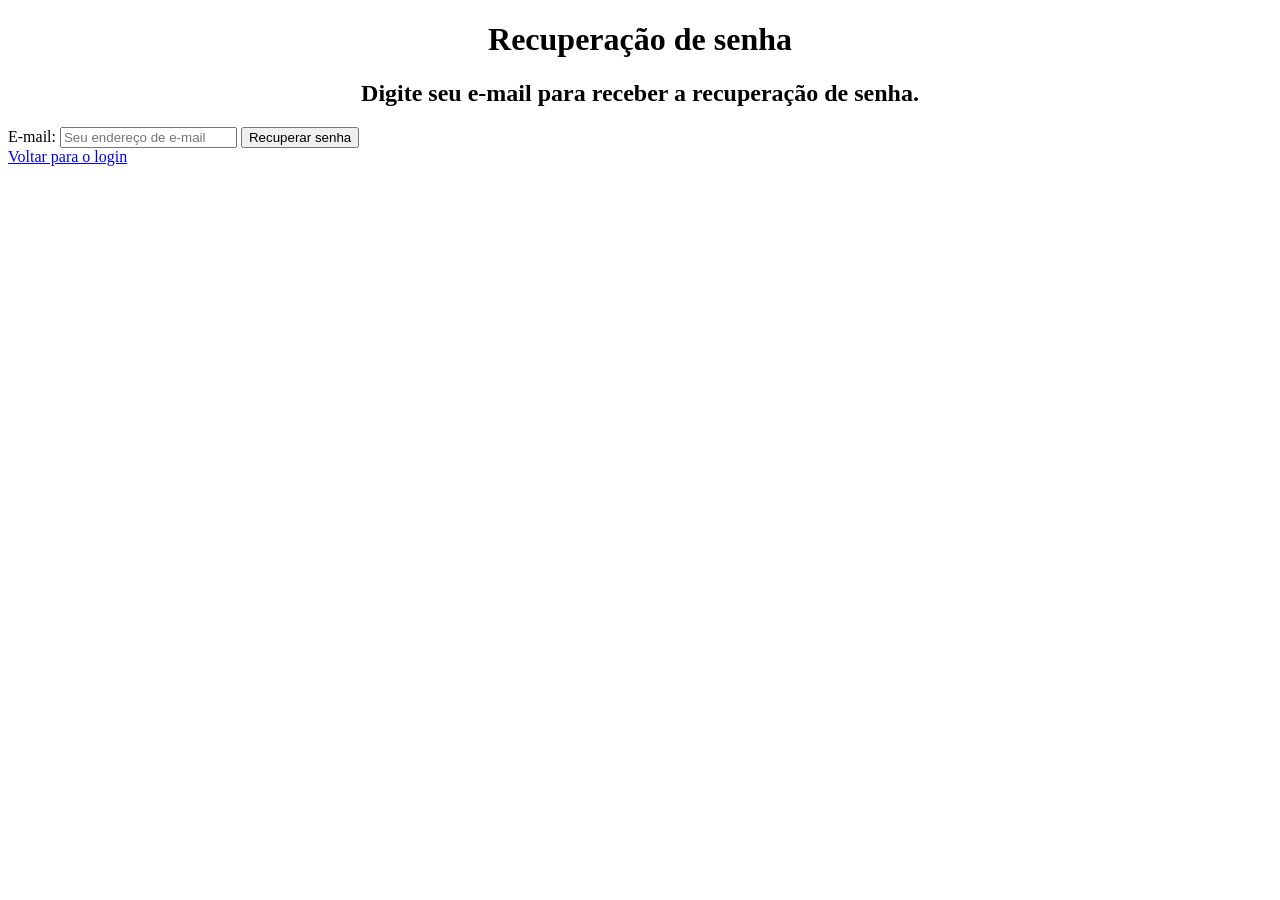
==== src/main/resources/templates/esqueci-senha.html @ c47a02e5 "07/04" ====
<!DOCTYPE html>
<html lang="en">
<head>
    <meta charset="UTF-8">
    <meta name="viewport" content="width=device-width, initial-scale=1.0">
    <title>Recuperação senha</title>
</head>
<body>
    <h1 style="text-align: center;">Recuperação de senha</h1>
    <h2 style="text-align: center;">Digite seu e-mail para receber a recuperação de senha.</h2>
    <p th:if="${erro}" th:text="${erro}"></p>
    <p th:if="${mensagem}" th:text="${mensagem}"></p>
    <form action="/esqueci-senha" method="post">
        <label for="email">E-mail:</label>
        <input type="email" id="email" name="email" required placeholder="Seu endereço de e-mail">
        <button type="submit">Recuperar senha </button>
    </form>
    <a href="/login">Voltar para o login</a>
</body>
</html>
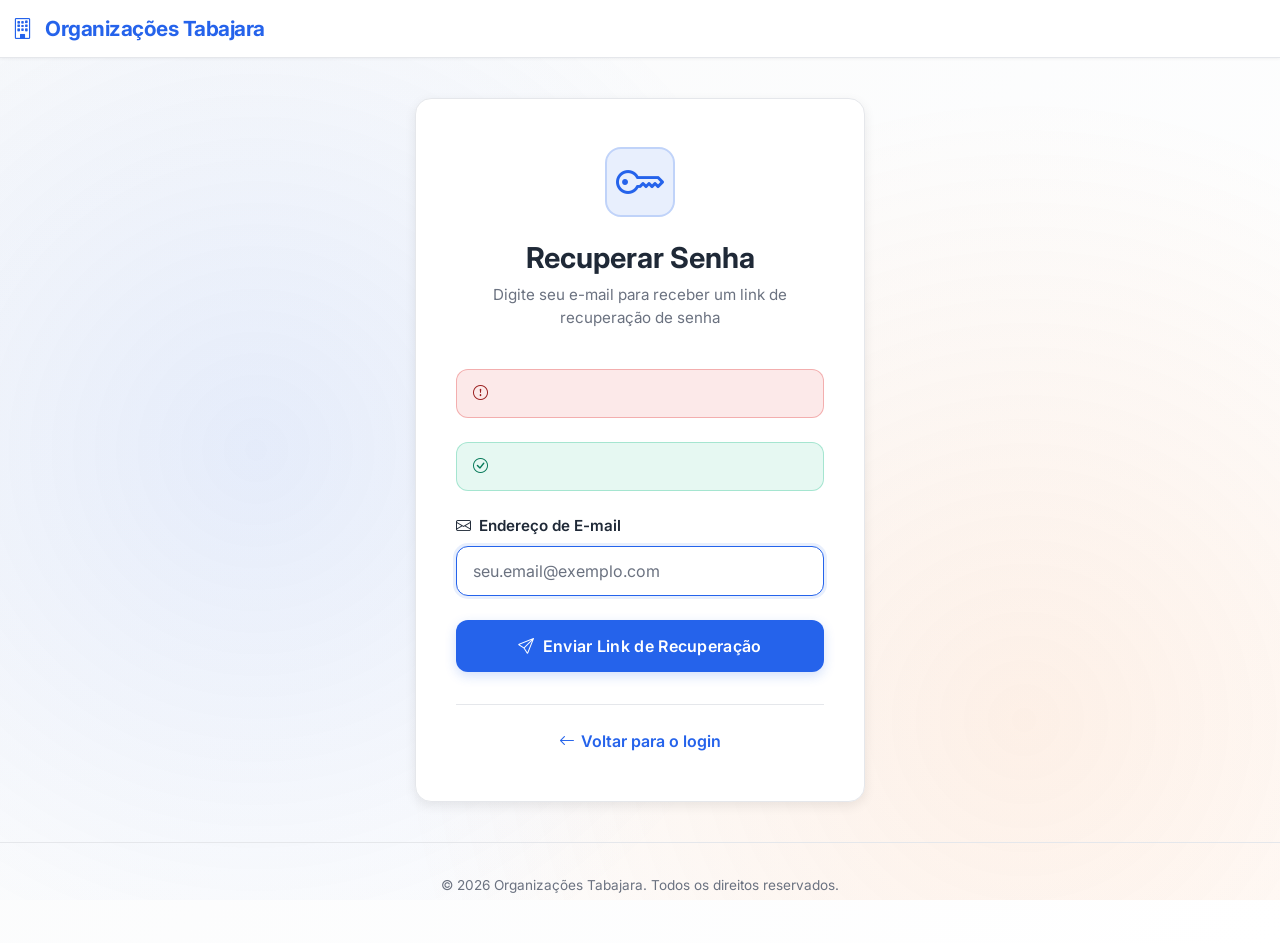
==== commit fe773fb4: "13/04" ====
--- a/src/main/resources/templates/esqueci-senha.html
+++ b/src/main/resources/templates/esqueci-senha.html
@@ -1,20 +1,335 @@
 <!DOCTYPE html>
-<html lang="en">
+<html xmlns:th="http://www.thymeleaf.org" lang="pt-BR">
 <head>
     <meta charset="UTF-8">
     <meta name="viewport" content="width=device-width, initial-scale=1.0">
-    <title>Recuperação senha</title>
+    <title>Recuperação de Senha - Organizações Tabajara</title>
+    
+    <!-- Bootstrap 5.3.2 -->
+    <link href="https://cdn.jsdelivr.net/npm/bootstrap@5.3.2/dist/css/bootstrap.min.css" rel="stylesheet">
+    <!-- Bootstrap Icons -->
+    <link href="https://cdn.jsdelivr.net/npm/bootstrap-icons@1.11.1/font/bootstrap-icons.css" rel="stylesheet">
+    <!-- Google Fonts -->
+    <link href="https://fonts.googleapis.com/css2?family=Inter:wght@300;400;500;600;700&display=swap" rel="stylesheet">
+    
+    <style>
+        :root {
+            --primary-color: #2563eb;
+            --primary-dark: #1e40af;
+            --secondary-color: #f97316;
+            --light-bg: #f9fafb;
+            --card-bg: #ffffff;
+            --text-dark: #1f2937;
+            --text-light: #6b7280;
+            --border-color: #e5e7eb;
+            --danger-color: #dc2626;
+        }
+
+        * { margin: 0; padding: 0; box-sizing: border-box; }
+
+        body {
+            min-height: 100vh;
+            font-family: 'Inter', -apple-system, BlinkMacSystemFont, 'Segoe UI', sans-serif;
+            color: var(--text-dark);
+            background: linear-gradient(135deg, var(--light-bg) 0%, #ffffff 100%);
+            position: relative;
+            display: flex;
+            flex-direction: column;
+        }
+
+        body::before {
+            content: '';
+            position: fixed;
+            top: 0;
+            left: 0;
+            width: 100%;
+            height: 100%;
+            background-image: 
+                radial-gradient(circle at 20% 50%, rgba(37, 99, 235, 0.1) 0%, transparent 50%),
+                radial-gradient(circle at 80% 80%, rgba(249, 115, 22, 0.1) 0%, transparent 50%);
+            z-index: 0;
+            pointer-events: none;
+        }
+
+        .navbar {
+            background: var(--card-bg);
+            border-bottom: 1px solid var(--border-color);
+            box-shadow: 0 1px 3px rgba(0,0,0,0.05);
+            position: relative;
+            z-index: 10;
+        }
+
+        .navbar-brand {
+            font-weight: 700;
+            font-size: 1.3rem;
+            letter-spacing: -0.5px;
+            color: var(--primary-color) !important;
+        }
+
+        .container-form {
+            flex: 1;
+            display: flex;
+            align-items: center;
+            justify-content: center;
+            padding: 40px 20px;
+            position: relative;
+            z-index: 1;
+        }
+
+        .form-card {
+            background: var(--card-bg);
+            border: 1px solid var(--border-color);
+            border-radius: 16px;
+            padding: 3rem 2.5rem;
+            box-shadow: 0 4px 12px rgba(0,0,0,0.08);
+            max-width: 450px;
+            width: 100%;
+            transition: all 0.3s ease;
+        }
+
+        .form-card:hover {
+            box-shadow: 0 12px 24px rgba(0,0,0,0.1);
+        }
+
+        .form-header {
+            text-align: center;
+            margin-bottom: 2.5rem;
+        }
+
+        .form-header i {
+            font-size: 3rem;
+            width: 70px;
+            height: 70px;
+            border-radius: 16px;
+            display: flex;
+            align-items: center;
+            justify-content: center;
+            margin: 0 auto 1.5rem;
+            background: rgba(37, 99, 235, 0.1);
+            color: var(--primary-color);
+            border: 2px solid rgba(37, 99, 235, 0.2);
+        }
+
+        .form-header h1 {
+            font-size: 1.8rem;
+            font-weight: 700;
+            color: var(--text-dark);
+            margin-bottom: 0.5rem;
+        }
+
+        .form-header p {
+            font-size: 0.95rem;
+            color: var(--text-light);
+            line-height: 1.5;
+        }
+
+        .form-group {
+            margin-bottom: 1.5rem;
+        }
+
+        .form-group label {
+            display: block;
+            font-weight: 600;
+            font-size: 0.95rem;
+            color: var(--text-dark);
+            margin-bottom: 0.5rem;
+        }
+
+        .form-group input {
+            width: 100%;
+            padding: 12px 16px;
+            border: 1px solid var(--border-color);
+            border-radius: 12px;
+            font-size: 1rem;
+            font-family: inherit;
+            color: var(--text-dark);
+            transition: all 0.3s ease;
+            background: var(--light-bg);
+        }
+
+        .form-group input:focus {
+            outline: none;
+            border-color: var(--primary-color);
+            background: #ffffff;
+            box-shadow: 0 0 0 3px rgba(37, 99, 235, 0.1);
+        }
+
+        .form-group input::placeholder {
+            color: var(--text-light);
+        }
+
+        .alert {
+            border-radius: 12px;
+            border: 1px solid;
+            padding: 12px 16px;
+            margin-bottom: 1.5rem;
+            font-size: 0.95rem;
+        }
+
+        .alert-success {
+            background: rgba(16, 185, 129, 0.1);
+            border-color: rgba(16, 185, 129, 0.3);
+            color: #047857;
+        }
+
+        .alert-danger {
+            background: rgba(220, 38, 38, 0.1);
+            border-color: rgba(220, 38, 38, 0.3);
+            color: #991b1b;
+        }
+
+        .btn-submit {
+            width: 100%;
+            background: var(--primary-color);
+            color: white;
+            border: none;
+            border-radius: 12px;
+            padding: 14px;
+            font-size: 1rem;
+            font-weight: 600;
+            letter-spacing: 0.3px;
+            transition: all 0.3s ease;
+            box-shadow: 0 4px 12px rgba(37, 99, 235, 0.2);
+            cursor: pointer;
+            display: flex;
+            align-items: center;
+            justify-content: center;
+            gap: 8px;
+        }
+
+        .btn-submit:hover {
+            background: var(--primary-dark);
+            transform: translateY(-2px);
+            box-shadow: 0 8px 20px rgba(37, 99, 235, 0.3);
+        }
+
+        .btn-submit:active {
+            transform: translateY(0);
+        }
+
+        .form-footer {
+            text-align: center;
+            margin-top: 2rem;
+            padding-top: 1.5rem;
+            border-top: 1px solid var(--border-color);
+        }
+
+        .form-footer a {
+            color: var(--primary-color);
+            text-decoration: none;
+            font-weight: 600;
+            transition: all 0.3s ease;
+            display: inline-flex;
+            align-items: center;
+            gap: 6px;
+        }
+
+        .form-footer a:hover {
+            color: var(--primary-dark);
+            gap: 10px;
+        }
+
+        .footer {
+            text-align: center;
+            padding: 2rem 20px;
+            color: var(--text-light);
+            font-size: 0.85rem;
+            border-top: 1px solid var(--border-color);
+            position: relative;
+            z-index: 1;
+        }
+
+        @media (max-width: 640px) {
+            .form-card {
+                padding: 2rem 1.5rem;
+            }
+
+            .form-header h1 {
+                font-size: 1.5rem;
+            }
+
+            .form-header i {
+                font-size: 2.5rem;
+                width: 60px;
+                height: 60px;
+            }
+        }
+
+        html { scroll-behavior: smooth; }
+
+        .form-card {
+            animation: slideUp 0.6s ease forwards;
+            opacity: 0;
+            transform: translateY(30px);
+        }
+
+        @keyframes slideUp {
+            to { opacity: 1; transform: translateY(0); }
+        }
+    </style>
 </head>
 <body>
-    <h1 style="text-align: center;">Recuperação de senha</h1>
-    <h2 style="text-align: center;">Digite seu e-mail para receber a recuperação de senha.</h2>
-    <p th:if="${erro}" th:text="${erro}"></p>
-    <p th:if="${mensagem}" th:text="${mensagem}"></p>
-    <form action="/esqueci-senha" method="post">
-        <label for="email">E-mail:</label>
-        <input type="email" id="email" name="email" required placeholder="Seu endereço de e-mail">
-        <button type="submit">Recuperar senha </button>
-    </form>
-    <a href="/login">Voltar para o login</a>
+
+<nav class="navbar navbar-expand-lg navbar-light">
+    <div class="container-fluid">
+        <a class="navbar-brand" href="/">
+            <i class="bi bi-building me-2"></i> Organizações Tabajara
+        </a>
+    </div>
+</nav>
+
+<div class="container-form">
+    <div class="form-card">
+        <div class="form-header">
+            <i class="bi bi-key"></i>
+            <h1>Recuperar Senha</h1>
+            <p>Digite seu e-mail para receber um link de recuperação de senha</p>
+        </div>
+
+        <div th:if="${erro}" class="alert alert-danger" role="alert">
+            <i class="bi bi-exclamation-circle me-2"></i>
+            <span th:text="${erro}"></span>
+        </div>
+
+        <div th:if="${mensagem}" class="alert alert-success" role="alert">
+            <i class="bi bi-check-circle me-2"></i>
+            <span th:text="${mensagem}"></span>
+        </div>
+
+        <form action="/esqueci-senha" method="post">
+            <div class="form-group">
+                <label for="email">
+                    <i class="bi bi-envelope me-2"></i>Endereço de E-mail
+                </label>
+                <input 
+                    type="email" 
+                    id="email" 
+                    name="email" 
+                    required 
+                    placeholder="seu.email@exemplo.com"
+                    autofocus>
+            </div>
+
+            <button type="submit" class="btn-submit">
+                <i class="bi bi-send"></i> Enviar Link de Recuperação
+            </button>
+
+            <div class="form-footer">
+                <a href="/login">
+                    <i class="bi bi-arrow-left"></i> Voltar para o login
+                </a>
+            </div>
+        </form>
+    </div>
+</div>
+
+<footer class="footer">
+    <div class="container">
+        <p>&copy; 2026 Organizações Tabajara. Todos os direitos reservados.</p>
+    </div>
+</footer>
+
+<script src="https://cdn.jsdelivr.net/npm/bootstrap@5.3.2/dist/js/bootstrap.bundle.min.js"></script>
+
 </body>
 </html>
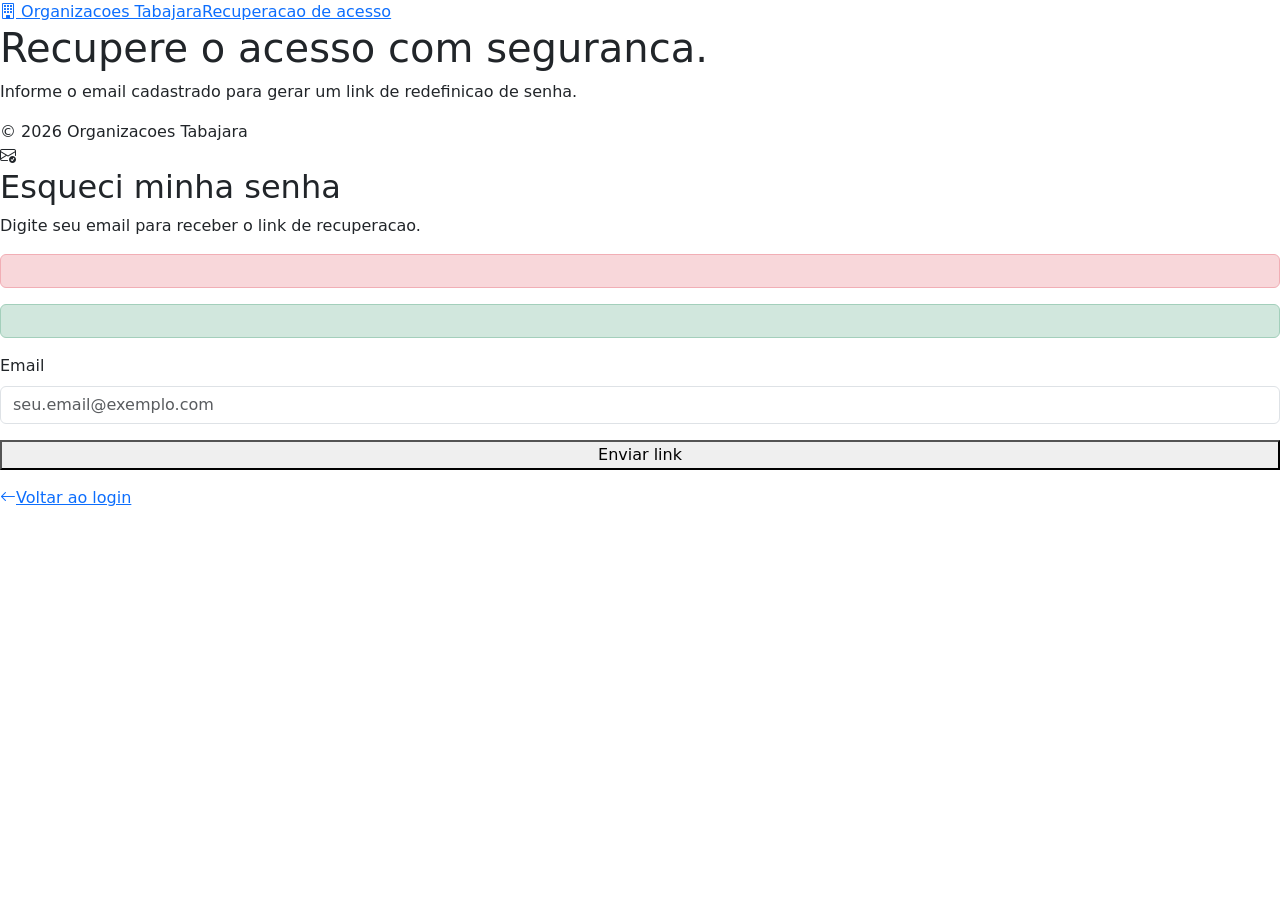
==== commit 8cfcda91: "23/06 (final)" ====
--- a/src/main/resources/templates/esqueci-senha.html
+++ b/src/main/resources/templates/esqueci-senha.html
@@ -1,335 +1,48 @@
 <!DOCTYPE html>
-<html xmlns:th="http://www.thymeleaf.org" lang="pt-BR">
+<html lang="pt-br" xmlns:th="http://www.thymeleaf.org">
 <head>
     <meta charset="UTF-8">
     <meta name="viewport" content="width=device-width, initial-scale=1.0">
-    <title>Recuperação de Senha - Organizações Tabajara</title>
-    
-    <!-- Bootstrap 5.3.2 -->
+    <title>Recuperar Senha - Organizacoes Tabajara</title>
     <link href="https://cdn.jsdelivr.net/npm/bootstrap@5.3.2/dist/css/bootstrap.min.css" rel="stylesheet">
-    <!-- Bootstrap Icons -->
     <link href="https://cdn.jsdelivr.net/npm/bootstrap-icons@1.11.1/font/bootstrap-icons.css" rel="stylesheet">
-    <!-- Google Fonts -->
-    <link href="https://fonts.googleapis.com/css2?family=Inter:wght@300;400;500;600;700&display=swap" rel="stylesheet">
-    
-    <style>
-        :root {
-            --primary-color: #2563eb;
-            --primary-dark: #1e40af;
-            --secondary-color: #f97316;
-            --light-bg: #f9fafb;
-            --card-bg: #ffffff;
-            --text-dark: #1f2937;
-            --text-light: #6b7280;
-            --border-color: #e5e7eb;
-            --danger-color: #dc2626;
-        }
-
-        * { margin: 0; padding: 0; box-sizing: border-box; }
-
-        body {
-            min-height: 100vh;
-            font-family: 'Inter', -apple-system, BlinkMacSystemFont, 'Segoe UI', sans-serif;
-            color: var(--text-dark);
-            background: linear-gradient(135deg, var(--light-bg) 0%, #ffffff 100%);
-            position: relative;
-            display: flex;
-            flex-direction: column;
-        }
-
-        body::before {
-            content: '';
-            position: fixed;
-            top: 0;
-            left: 0;
-            width: 100%;
-            height: 100%;
-            background-image: 
-                radial-gradient(circle at 20% 50%, rgba(37, 99, 235, 0.1) 0%, transparent 50%),
-                radial-gradient(circle at 80% 80%, rgba(249, 115, 22, 0.1) 0%, transparent 50%);
-            z-index: 0;
-            pointer-events: none;
-        }
-
-        .navbar {
-            background: var(--card-bg);
-            border-bottom: 1px solid var(--border-color);
-            box-shadow: 0 1px 3px rgba(0,0,0,0.05);
-            position: relative;
-            z-index: 10;
-        }
-
-        .navbar-brand {
-            font-weight: 700;
-            font-size: 1.3rem;
-            letter-spacing: -0.5px;
-            color: var(--primary-color) !important;
-        }
-
-        .container-form {
-            flex: 1;
-            display: flex;
-            align-items: center;
-            justify-content: center;
-            padding: 40px 20px;
-            position: relative;
-            z-index: 1;
-        }
-
-        .form-card {
-            background: var(--card-bg);
-            border: 1px solid var(--border-color);
-            border-radius: 16px;
-            padding: 3rem 2.5rem;
-            box-shadow: 0 4px 12px rgba(0,0,0,0.08);
-            max-width: 450px;
-            width: 100%;
-            transition: all 0.3s ease;
-        }
-
-        .form-card:hover {
-            box-shadow: 0 12px 24px rgba(0,0,0,0.1);
-        }
-
-        .form-header {
-            text-align: center;
-            margin-bottom: 2.5rem;
-        }
-
-        .form-header i {
-            font-size: 3rem;
-            width: 70px;
-            height: 70px;
-            border-radius: 16px;
-            display: flex;
-            align-items: center;
-            justify-content: center;
-            margin: 0 auto 1.5rem;
-            background: rgba(37, 99, 235, 0.1);
-            color: var(--primary-color);
-            border: 2px solid rgba(37, 99, 235, 0.2);
-        }
-
-        .form-header h1 {
-            font-size: 1.8rem;
-            font-weight: 700;
-            color: var(--text-dark);
-            margin-bottom: 0.5rem;
-        }
-
-        .form-header p {
-            font-size: 0.95rem;
-            color: var(--text-light);
-            line-height: 1.5;
-        }
-
-        .form-group {
-            margin-bottom: 1.5rem;
-        }
-
-        .form-group label {
-            display: block;
-            font-weight: 600;
-            font-size: 0.95rem;
-            color: var(--text-dark);
-            margin-bottom: 0.5rem;
-        }
-
-        .form-group input {
-            width: 100%;
-            padding: 12px 16px;
-            border: 1px solid var(--border-color);
-            border-radius: 12px;
-            font-size: 1rem;
-            font-family: inherit;
-            color: var(--text-dark);
-            transition: all 0.3s ease;
-            background: var(--light-bg);
-        }
-
-        .form-group input:focus {
-            outline: none;
-            border-color: var(--primary-color);
-            background: #ffffff;
-            box-shadow: 0 0 0 3px rgba(37, 99, 235, 0.1);
-        }
-
-        .form-group input::placeholder {
-            color: var(--text-light);
-        }
-
-        .alert {
-            border-radius: 12px;
-            border: 1px solid;
-            padding: 12px 16px;
-            margin-bottom: 1.5rem;
-            font-size: 0.95rem;
-        }
-
-        .alert-success {
-            background: rgba(16, 185, 129, 0.1);
-            border-color: rgba(16, 185, 129, 0.3);
-            color: #047857;
-        }
-
-        .alert-danger {
-            background: rgba(220, 38, 38, 0.1);
-            border-color: rgba(220, 38, 38, 0.3);
-            color: #991b1b;
-        }
-
-        .btn-submit {
-            width: 100%;
-            background: var(--primary-color);
-            color: white;
-            border: none;
-            border-radius: 12px;
-            padding: 14px;
-            font-size: 1rem;
-            font-weight: 600;
-            letter-spacing: 0.3px;
-            transition: all 0.3s ease;
-            box-shadow: 0 4px 12px rgba(37, 99, 235, 0.2);
-            cursor: pointer;
-            display: flex;
-            align-items: center;
-            justify-content: center;
-            gap: 8px;
-        }
-
-        .btn-submit:hover {
-            background: var(--primary-dark);
-            transform: translateY(-2px);
-            box-shadow: 0 8px 20px rgba(37, 99, 235, 0.3);
-        }
-
-        .btn-submit:active {
-            transform: translateY(0);
-        }
-
-        .form-footer {
-            text-align: center;
-            margin-top: 2rem;
-            padding-top: 1.5rem;
-            border-top: 1px solid var(--border-color);
-        }
-
-        .form-footer a {
-            color: var(--primary-color);
-            text-decoration: none;
-            font-weight: 600;
-            transition: all 0.3s ease;
-            display: inline-flex;
-            align-items: center;
-            gap: 6px;
-        }
-
-        .form-footer a:hover {
-            color: var(--primary-dark);
-            gap: 10px;
-        }
-
-        .footer {
-            text-align: center;
-            padding: 2rem 20px;
-            color: var(--text-light);
-            font-size: 0.85rem;
-            border-top: 1px solid var(--border-color);
-            position: relative;
-            z-index: 1;
-        }
-
-        @media (max-width: 640px) {
-            .form-card {
-                padding: 2rem 1.5rem;
-            }
-
-            .form-header h1 {
-                font-size: 1.5rem;
-            }
-
-            .form-header i {
-                font-size: 2.5rem;
-                width: 60px;
-                height: 60px;
-            }
-        }
-
-        html { scroll-behavior: smooth; }
-
-        .form-card {
-            animation: slideUp 0.6s ease forwards;
-            opacity: 0;
-            transform: translateY(30px);
-        }
-
-        @keyframes slideUp {
-            to { opacity: 1; transform: translateY(0); }
-        }
-    </style>
+    <link href="https://fonts.googleapis.com/css2?family=Inter:wght@400;500;600;700;800;900&display=swap" rel="stylesheet">
+    <link th:href="@{/css/tabajara.css}" rel="stylesheet">
 </head>
 <body>
+<main class="auth-page">
+    <section class="auth-hero">
+        <a class="brand border-0 p-0" th:href="@{/}">
+            <span class="brand-mark"><i class="bi bi-building"></i></span>
+            <span><span class="brand-name">Organizacoes Tabajara</span><span class="brand-subtitle">Recuperacao de acesso</span></span>
+        </a>
+        <div>
+            <h1>Recupere o acesso com seguranca.</h1>
+            <p>Informe o email cadastrado para gerar um link de redefinicao de senha.</p>
+        </div>
+        <span class="brand-subtitle">&copy; 2026 Organizacoes Tabajara</span>
+    </section>
+    <section class="auth-card-wrap">
+        <div class="auth-card">
+            <span class="auth-logo"><i class="bi bi-envelope-check"></i></span>
+            <h2>Esqueci minha senha</h2>
+            <p>Digite seu email para receber o link de recuperacao.</p>
 
-<nav class="navbar navbar-expand-lg navbar-light">
-    <div class="container-fluid">
-        <a class="navbar-brand" href="/">
-            <i class="bi bi-building me-2"></i> Organizações Tabajara
-        </a>
-    </div>
-</nav>
+            <div th:if="${erro}" class="alert alert-danger"><span th:text="${erro}"></span></div>
+            <div th:if="${mensagem}" class="alert alert-success"><span th:text="${mensagem}"></span></div>
 
-<div class="container-form">
-    <div class="form-card">
-        <div class="form-header">
-            <i class="bi bi-key"></i>
-            <h1>Recuperar Senha</h1>
-            <p>Digite seu e-mail para receber um link de recuperação de senha</p>
+            <form th:action="@{/esqueci-senha}" method="post">
+                <div class="mb-3">
+                    <label class="form-label" for="email">Email</label>
+                    <input class="form-control" type="email" id="email" name="email" placeholder="seu.email@exemplo.com" required>
+                </div>
+                <button type="submit" class="form-button primary w-100">Enviar link</button>
+            </form>
+            <div class="d-grid gap-2 mt-3">
+                <a th:href="@{/login}" class="action-button"><i class="bi bi-arrow-left"></i>Voltar ao login</a>
+            </div>
         </div>
-
-        <div th:if="${erro}" class="alert alert-danger" role="alert">
-            <i class="bi bi-exclamation-circle me-2"></i>
-            <span th:text="${erro}"></span>
-        </div>
-
-        <div th:if="${mensagem}" class="alert alert-success" role="alert">
-            <i class="bi bi-check-circle me-2"></i>
-            <span th:text="${mensagem}"></span>
-        </div>
-
-        <form action="/esqueci-senha" method="post">
-            <div class="form-group">
-                <label for="email">
-                    <i class="bi bi-envelope me-2"></i>Endereço de E-mail
-                </label>
-                <input 
-                    type="email" 
-                    id="email" 
-                    name="email" 
-                    required 
-                    placeholder="seu.email@exemplo.com"
-                    autofocus>
-            </div>
-
-            <button type="submit" class="btn-submit">
-                <i class="bi bi-send"></i> Enviar Link de Recuperação
-            </button>
-
-            <div class="form-footer">
-                <a href="/login">
-                    <i class="bi bi-arrow-left"></i> Voltar para o login
-                </a>
-            </div>
-        </form>
-    </div>
-</div>
-
-<footer class="footer">
-    <div class="container">
-        <p>&copy; 2026 Organizações Tabajara. Todos os direitos reservados.</p>
-    </div>
-</footer>
-
-<script src="https://cdn.jsdelivr.net/npm/bootstrap@5.3.2/dist/js/bootstrap.bundle.min.js"></script>
-
+    </section>
+</main>
 </body>
 </html>
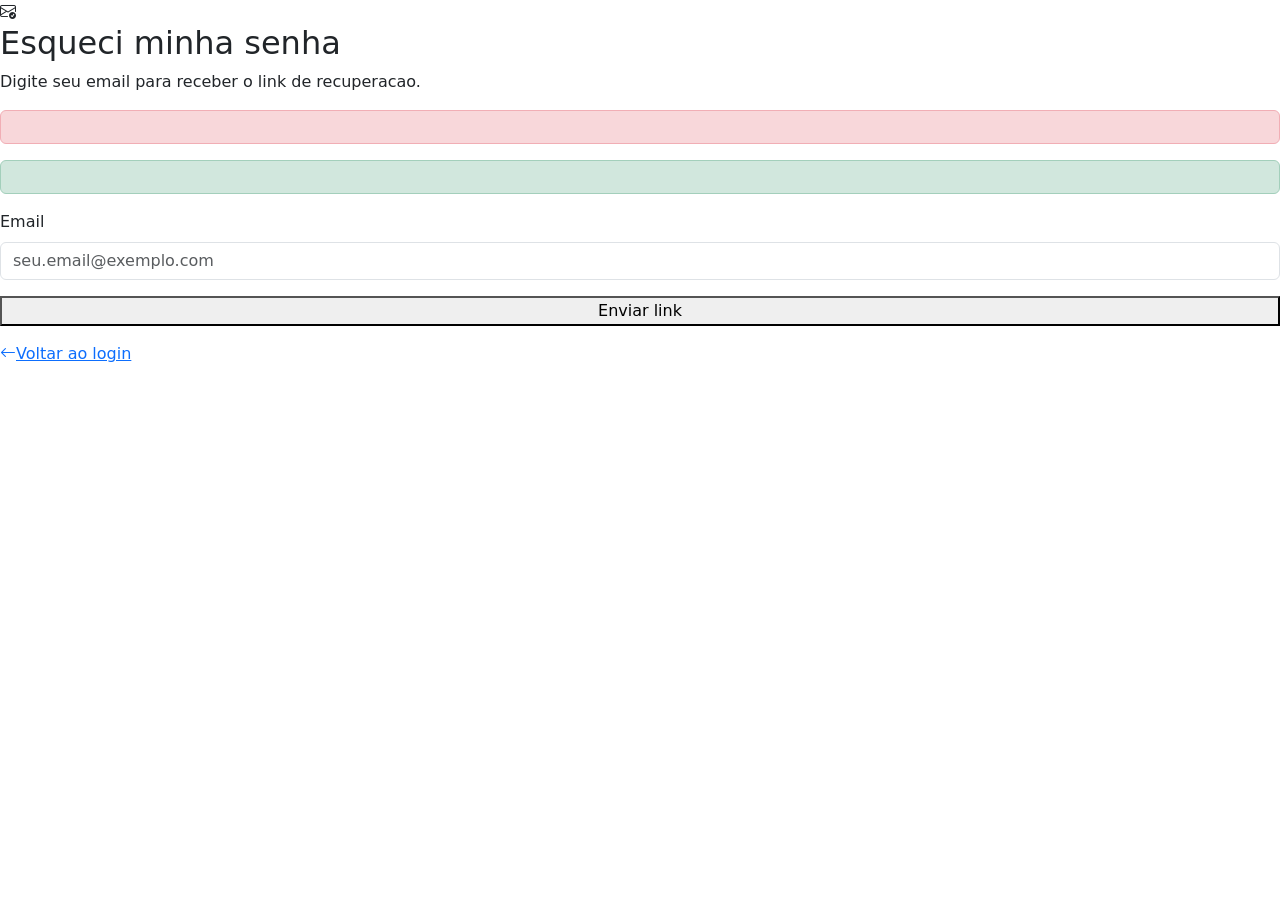
==== commit be5d2871: "Projeto Tabajara Final" ====
--- a/src/main/resources/templates/esqueci-senha.html
+++ b/src/main/resources/templates/esqueci-senha.html
@@ -11,17 +11,7 @@
 </head>
 <body>
 <main class="auth-page">
-    <section class="auth-hero">
-        <a class="brand border-0 p-0" th:href="@{/}">
-            <span class="brand-mark"><i class="bi bi-building"></i></span>
-            <span><span class="brand-name">Organizacoes Tabajara</span><span class="brand-subtitle">Recuperacao de acesso</span></span>
-        </a>
-        <div>
-            <h1>Recupere o acesso com seguranca.</h1>
-            <p>Informe o email cadastrado para gerar um link de redefinicao de senha.</p>
-        </div>
-        <span class="brand-subtitle">&copy; 2026 Organizacoes Tabajara</span>
-    </section>
+    
     <section class="auth-card-wrap">
         <div class="auth-card">
             <span class="auth-logo"><i class="bi bi-envelope-check"></i></span>
